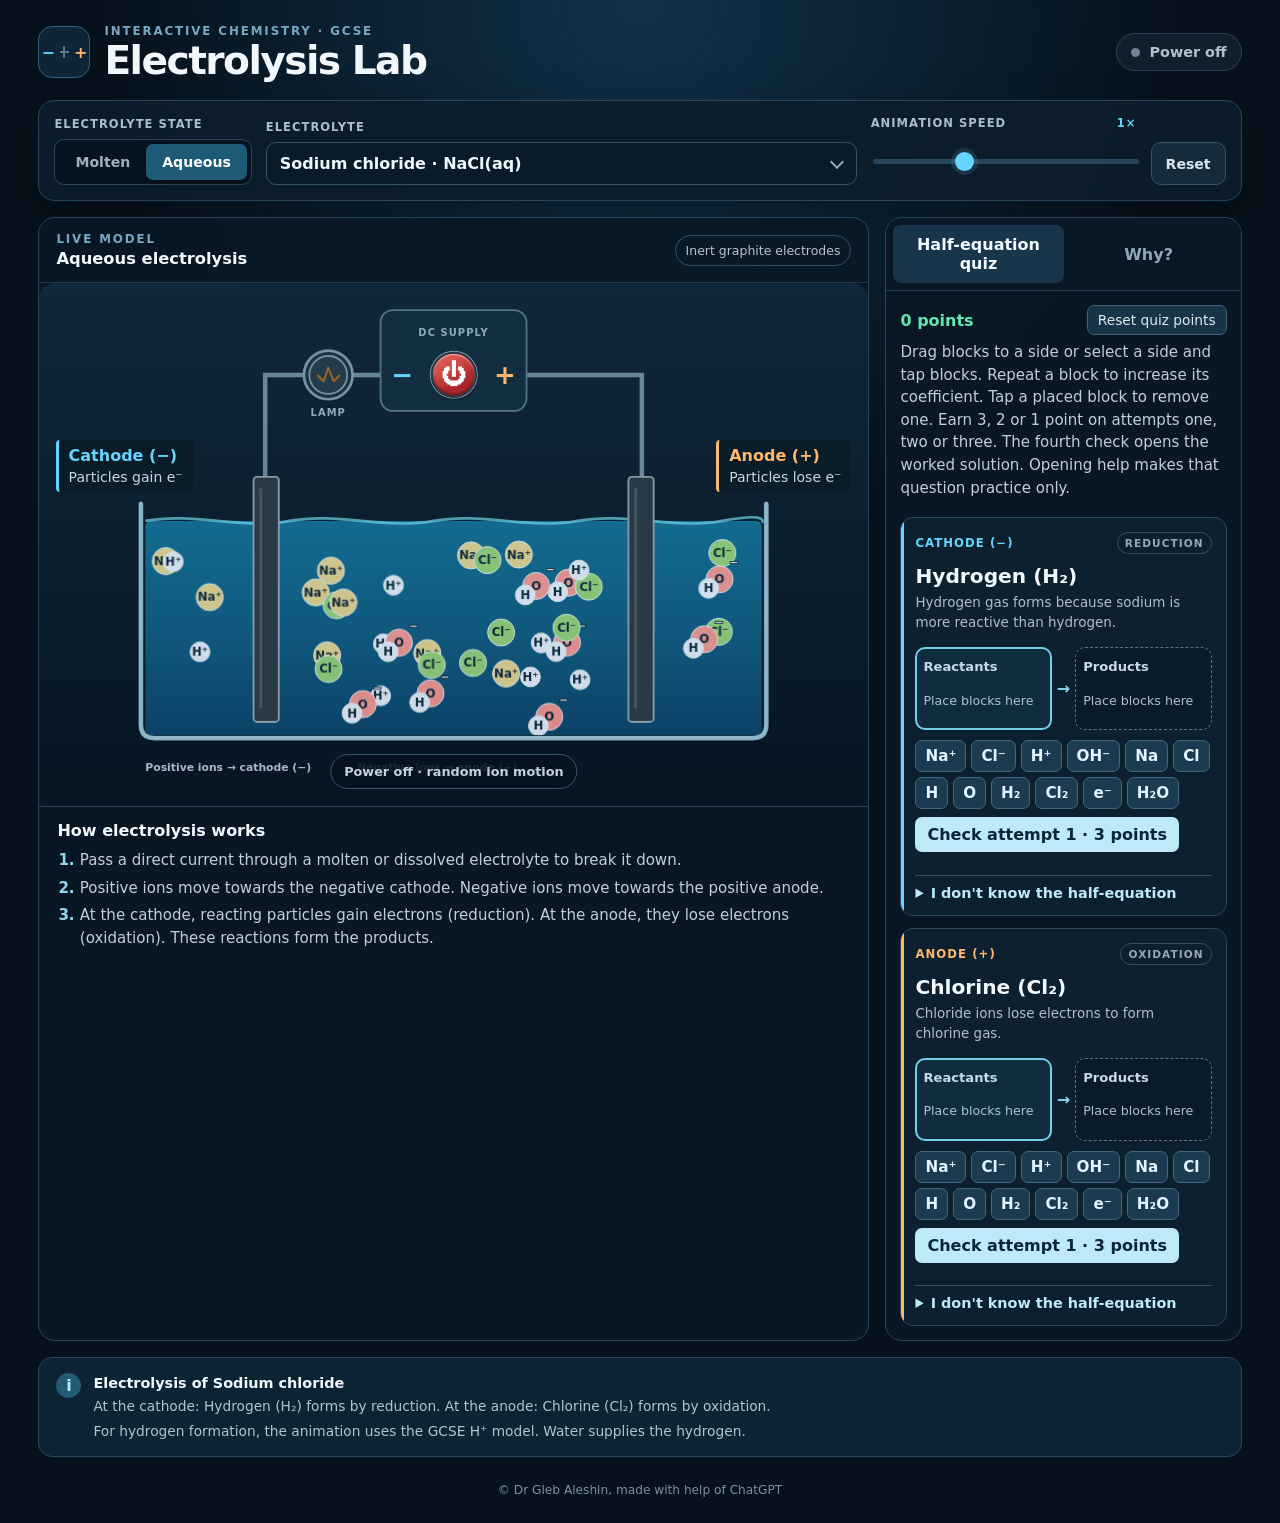
==== index.html @ 02dfeead "Add GCSE electrolysis lab" ====
<!doctype html>
<html lang="en">
<head>
  <meta charset="utf-8">
  <meta name="viewport" content="width=device-width, initial-scale=1">
  <meta name="theme-color" content="#07131f">
  <meta name="description" content="An interactive GCSE electrolysis simulator for molten and aqueous electrolytes.">
  <title>GCSE Electrolysis Lab</title>
  <link rel="stylesheet" href="styles.css">
</head>
<body>
  <main class="app" id="app">
    <header class="topbar">
      <div class="brand">
        <div class="brand-mark" aria-hidden="true"><span>−</span><i></i><span>+</span></div>
        <div>
          <p class="eyebrow">Interactive chemistry · GCSE</p>
          <h1>Electrolysis Lab</h1>
        </div>
      </div>
      <div class="status" id="status" aria-live="polite"><i></i><span>Power off</span></div>
    </header>

    <section class="control-panel" aria-label="Experiment controls">
      <div class="field mode-field">
        <span class="field-label">Electrolyte state</span>
        <div class="segmented" role="group" aria-label="Electrolyte state">
          <button type="button" data-mode="molten">Molten</button>
          <button type="button" class="active" data-mode="aqueous">Aqueous</button>
        </div>
      </div>
      <label class="field electrolyte-field">
        <span class="field-label">Electrolyte</span>
        <span class="select-wrap"><select id="electrolyte"></select></span>
      </label>
      <label class="field speed-field">
        <span class="field-label">Animation speed <output id="speed-out">1×</output></span>
        <input id="speed" type="range" min="0.5" max="2" value="1" step="0.25">
      </label>
      <div class="button-row">
        <button class="reset-button" id="reset" type="button">Reset</button>
      </div>
    </section>

    <section class="workspace">
      <div class="stage-card">
        <div class="stage-head">
          <div><span class="stage-kicker">Live model</span><strong id="stage-title">Aqueous electrolysis</strong></div>
          <span class="inert-badge">Inert graphite electrodes</span>
        </div>
        <div class="stage" id="stage">
          <div class="cell-diagram">
          <div class="electrode-labels" aria-label="Electrode key">
            <div class="cathode-caption"><strong>Cathode (−)</strong><span>Particles gain e⁻</span></div>
            <div class="anode-caption"><strong>Anode (+)</strong><span>Particles lose e⁻</span></div>
          </div>
          <div class="apparatus">
          <svg id="cell" viewBox="0 0 920 580" role="img" aria-labelledby="diagram-title diagram-desc">
            <title id="diagram-title">Animated electrolytic cell</title>
            <desc id="diagram-desc">Ions move randomly with the power off. Switching on the DC supply lights the lamp and produces ion drift and reactions at the inert electrodes.</desc>
            <defs>
              <linearGradient id="bg" x1="0" y1="0" x2="0" y2="1"><stop stop-color="#10283b"/><stop offset="1" stop-color="#071522"/></linearGradient>
              <linearGradient id="aq" x1="0" y1="0" x2="0" y2="1"><stop stop-color="#1688b4" stop-opacity=".72"/><stop offset="1" stop-color="#0d466e" stop-opacity=".9"/></linearGradient>
              <linearGradient id="melt" x1="0" y1="0" x2="0" y2="1"><stop stop-color="#d6842f" stop-opacity=".78"/><stop offset="1" stop-color="#743a21" stop-opacity=".92"/></linearGradient>
              <radialGradient id="lampOn"><stop stop-color="#fffef1"/><stop offset=".45" stop-color="#ffe77f"/><stop offset="1" stop-color="#f2a735"/></radialGradient>
              <filter id="glow"><feGaussianBlur stdDeviation="7"/></filter>
              <clipPath id="liquidClip"><rect x="118" y="264" width="684" height="238" rx="6"/></clipPath>
              <path id="electronLeft" d="M379 102H252V324"/>
              <path id="electronRight" d="M668 324V102H541"/>
            </defs>
            <rect width="920" height="580" rx="18" fill="url(#bg)"/>
            <g class="circuit">
              <path class="wire" d="M379 102H251V219M541 102H669V219"/>
              <rect class="supply" x="379" y="30" width="162" height="112" rx="14"/>
              <text x="460" y="59" class="svg-micro" text-anchor="middle">DC SUPPLY</text>
              <text x="403" y="112" class="terminal minus" text-anchor="middle">−</text>
              <text x="517" y="112" class="terminal plus" text-anchor="middle">+</text>
              <circle id="lamp-glow" cx="321" cy="102" r="42" class="lamp-glow"/>
              <circle cx="321" cy="102" r="27" class="lamp-shell"/>
              <circle id="lamp" cx="321" cy="102" r="21" class="lamp"/>
              <path class="filament" d="M309 102l7 7 5-15 6 15 7-7"/>
              <text x="321" y="148" class="svg-micro" text-anchor="middle">LAMP</text>
            </g>

            <rect id="liquid" x="118" y="264" width="684" height="238" rx="6" fill="url(#aq)"/>
            <path class="liquid-line" d="M118 264c55-10 105 10 160 0s105 10 160 0 105 10 160 0 105 10 160 0 44 2 44 2"/>
            <g id="ion-layer" clip-path="url(#liquidClip)"></g>
            <g id="product-layer" clip-path="url(#liquidClip)"></g>

            <g class="electrodes">
              <rect x="238" y="215" width="28" height="272" rx="4" class="electrode"/>
              <rect x="654" y="215" width="28" height="272" rx="4" class="electrode"/>
              <rect id="metal-coat" x="234" y="266" width="36" height="219" rx="6" fill="#c87845" opacity="0"/>
              <path x="245" class="electrode-shine" d="M246 228v244M662 228v244"/>
            </g>
            <g id="liquid-metal" style="display:none">
              <path id="metal-film" stroke="#dfe6ed" stroke-width="1"/>
              <path id="film-sheen" fill="none" stroke="#fff" stroke-width="2" stroke-linecap="round"/>
            </g>
            <g id="electron-layer"></g>
            <g id="transfer-layer"></g>
            <path class="beaker" d="M113 245v245q0 15 15 15h664q15 0 15-15V245"/>

            <g class="ion-key" transform="translate(118 530)">
              <text x="0" y="12" class="svg-small">Positive ions → cathode (−)</text>
              <text x="235" y="12" class="svg-small">Negative ions → anode (+)</text>
            </g>
          </svg>
          <button class="supply-switch" id="power" type="button" aria-label="DC supply power" aria-pressed="false" title="Switch on"><span class="switch-cap" aria-hidden="true">⏻</span></button>
          </div>
          </div>
          <div class="paused-overlay" id="paused-overlay"><span>Power off · random ion motion</span></div>
        </div>
        <section class="flow-note" aria-labelledby="electrolysis-heading">
          <h2 id="electrolysis-heading">How electrolysis works</h2>
          <ol>
            <li>Pass a direct current through a molten or dissolved electrolyte to break it down.</li>
            <li>Positive ions move towards the negative cathode. Negative ions move towards the positive anode.</li>
            <li>At the cathode, reacting particles gain electrons (reduction). At the anode, they lose electrons (oxidation). These reactions form the products.</li>
          </ol>
        </section>
      </div>

      <aside class="learn-card">
        <div class="learn-tabs" role="tablist" aria-label="Learning information">
          <button class="active" role="tab" aria-selected="true" data-tab="products">Half-equation quiz</button>
          <button role="tab" aria-selected="false" data-tab="rules">Why?</button>
        </div>
        <div id="products-panel" class="tab-panel">
          <div class="quiz-intro"><div class="score-row"><strong id="points" aria-live="polite">0 points</strong><button id="reset-points" type="button">Reset quiz points</button></div><p>Drag blocks to a side or select a side and tap blocks. Repeat a block to increase its coefficient. Tap a placed block to remove one. Earn 3, 2 or 1 point on attempts one, two or three. The fourth check opens the worked solution. Opening help makes that question practice only.</p></div>
          <article class="product-card cathode-card">
            <div class="product-heading"><span>Cathode (−)</span><em>Reduction</em></div>
            <h2 id="cathode-name">Hydrogen</h2>
            <p id="cathode-desc"></p>
            <form data-side="cat" aria-label="Cathode half-equation"><div class="builder"></div><button type="submit">Check answer</button><p role="status"></p></form>
          </article>
          <article class="product-card anode-card">
            <div class="product-heading"><span>Anode (+)</span><em>Oxidation</em></div>
            <h2 id="anode-name">Oxygen</h2>
            <p id="anode-desc"></p>
            <form data-side="an" aria-label="Anode half-equation"><div class="builder"></div><button type="submit">Check answer</button><p role="status"></p></form>
          </article>
        </div>
        <div id="rules-panel" class="tab-panel hidden">
          <div class="rule-block"><span>1 · Movement</span><p>Positive ions (cations) move to the negative cathode. Negative ions (anions) move to the positive anode.</p></div>
          <div class="rule-block"><span>2 · Cathode</span><p id="cathode-rule"></p></div>
          <div class="rule-block"><span>3 · Anode</span><p id="anode-rule"></p></div>
          <div class="memory"><strong>OIL RIG</strong><span>Oxidation Is Loss · Reduction Is Gain (of electrons)</span></div>
        </div>
      </aside>
    </section>

    <section class="explanation" aria-live="polite">
      <span class="explanation-icon">i</span>
      <div><strong id="explanation-title">What happens?</strong><p id="explanation-text"></p><p id="hydrogen-note"></p><a id="exam-paper" style="color:#96ddff" hidden></a></div>
    </section>

    <footer>© Dr Gleb Aleshin, made with help of ChatGPT</footer>
  </main>
  <script src="quiz.js"></script>
  <script src="app.js"></script>
</body>
</html>
---- styles.css ----
:root{color-scheme:dark;--bg:#06111b;--panel:#0d1e2d;--panel2:#102638;--line:#27445a;--text:#f2f7fb;--muted:#9bb0c1;--cyan:#65d4ff;--orange:#ffb76b;--green:#63e6b0;--yellow:#ffe07b}
*{box-sizing:border-box}
html{font-size:16px;background:var(--bg)}
body{margin:0;min-width:320px;font-family:Inter,ui-sans-serif,system-ui,-apple-system,"Segoe UI",sans-serif;color:var(--text);background:radial-gradient(circle at 50% 0,#12324a 0,transparent 34rem),var(--bg)}
button,select,input{font:inherit}
button{cursor:pointer}
.app{width:min(1460px,100%);margin:auto;padding:24px clamp(16px,3vw,44px) 18px}
.topbar{display:flex;align-items:center;justify-content:space-between;gap:20px;margin-bottom:20px}
.brand{display:flex;align-items:center;gap:14px}.brand-mark{width:52px;height:52px;border:1px solid #35617d;border-radius:14px;background:#0d2537;display:flex;align-items:center;justify-content:center;gap:5px;font-weight:900}.brand-mark span:first-child{color:var(--cyan)}.brand-mark span:last-child{color:var(--orange)}.brand-mark i{width:9px;height:2px;background:#5d778a;position:relative}.brand-mark i:after{content:"";position:absolute;width:2px;height:12px;background:#5d778a;left:3px;top:-5px}
.eyebrow,.stage-kicker{margin:0 0 3px;color:#78a7c4;font-size:.74rem;letter-spacing:.16em;text-transform:uppercase;font-weight:800}
h1{font-size:clamp(1.65rem,4vw,2.45rem);line-height:1;margin:0;letter-spacing:-.04em}
.status{display:flex;align-items:center;gap:9px;color:#b3c0ca;background:#101f2c;border:1px solid #2c4254;border-radius:999px;padding:10px 14px;font-weight:750;font-size:.9rem}.status i{width:9px;height:9px;border-radius:50%;background:#748492}.running .status{color:#9ff4ce;background:#0e3028;border-color:#28634f}.running .status i{background:var(--green);box-shadow:0 0 12px var(--green)}
.control-panel{display:grid;grid-template-columns:auto minmax(260px,1fr) minmax(170px,.45fr) auto;align-items:end;gap:14px;padding:15px;background:rgba(12,29,43,.92);border:1px solid var(--line);border-radius:16px;box-shadow:0 16px 50px #0003;margin-bottom:16px}
.field{min-width:0;display:flex;flex-direction:column;gap:8px}.field-label{color:#a9bdcc;text-transform:uppercase;letter-spacing:.09em;font-size:.72rem;font-weight:800}.field-label output{color:var(--cyan);float:right}
.segmented{display:flex;padding:4px;background:#07141f;border:1px solid #2a475d;border-radius:10px}.segmented button{color:#9eb1bf;background:transparent;border:0;border-radius:7px;padding:10px 16px;font-size:.88rem;font-weight:750}.segmented button.active{background:#1e5975;color:white;box-shadow:0 2px 9px #0005}
.select-wrap{position:relative}.select-wrap:after{content:"";position:absolute;right:15px;top:50%;width:8px;height:8px;border-right:2px solid #8eabba;border-bottom:2px solid #8eabba;transform:translateY(-70%) rotate(45deg);pointer-events:none}
select{appearance:none;width:100%;min-height:43px;border:1px solid #35536a;border-radius:10px;color:#eef7fc;background:#091a28;padding:9px 42px 9px 13px;font-weight:650}
input[type=range]{appearance:none;width:100%;height:43px;background:transparent}input[type=range]::-webkit-slider-runnable-track{height:5px;border-radius:6px;background:#26465d}input[type=range]::-webkit-slider-thumb{appearance:none;width:19px;height:19px;border-radius:50%;background:var(--cyan);margin-top:-7px;box-shadow:0 0 0 4px #65d4ff20}
.button-row{display:flex;gap:9px}.button-row button{min-height:43px;border-radius:10px;padding:9px 14px;font-size:.88rem;font-weight:800;border:1px solid #3a5569}.reset-button{background:#152b3c;color:#d9e5ed}
.workspace{display:grid;grid-template-columns:minmax(0,1.75fr) minmax(320px,.75fr);gap:16px}.stage-card,.learn-card{border:1px solid var(--line);background:rgba(9,24,36,.92);border-radius:17px;overflow:hidden}.stage-head{min-height:65px;display:flex;justify-content:space-between;align-items:center;gap:15px;padding:12px 17px;border-bottom:1px solid #20394c}.stage-head>div{display:flex;flex-direction:column}.stage-head strong{font-size:1.02rem}.inert-badge{font-size:.78rem;color:#b3c4d0;padding:7px 10px;border:1px solid #355066;border-radius:999px;white-space:nowrap}
.stage{position:relative;background:#091623}.stage svg{display:block;width:100%;height:auto}.wire{fill:none;stroke:#68879b;stroke-width:5;stroke-linecap:round}.running .wire{stroke:#96e4f3;filter:drop-shadow(0 0 4px #6bd4e866)}.supply{fill:#132e41;stroke:#52758c;stroke-width:2}.svg-micro{font-size:11px;fill:#8fa9ba;font-weight:800;letter-spacing:1.2px}.terminal{font-size:29px;font-weight:900}.minus,.cathode-colour{fill:var(--cyan);color:var(--cyan)}.plus,.anode-colour{fill:var(--orange);color:var(--orange)}.lamp-glow{fill:#ffe16a;opacity:0;filter:url(#glow)}.lamp-shell{fill:#1a3344;stroke:#7993a2;stroke-width:3}.lamp{fill:#233b4b;stroke:#75909e;stroke-width:2}.running .lamp{fill:url(#lampOn);stroke:#ffe58e}.running .lamp-glow{opacity:.36}.filament{fill:none;stroke:#966328;stroke-width:2.4;stroke-linejoin:round}.label-box{fill:#0b1c29;stroke-width:1.5}.cathode-box{stroke:#24617e}.anode-box{stroke:#825331}.svg-label{font-size:12px;font-weight:900;letter-spacing:1px}.svg-small{fill:#a5b9c6;font-size:12px;font-weight:600}.liquid-line{fill:none;stroke:#70d2e7;stroke-width:3;opacity:.7}.electrode{fill:#293945;stroke:#8aa0ad;stroke-width:2}.electrode-shine{stroke:#a7b5bd;stroke-width:3;opacity:.25}.beaker{fill:none;stroke:#8eb9cd;stroke-width:5;stroke-linecap:round}.product-callout rect{fill:#0a1c2a;stroke:#355267}.product-formula{font-size:22px;font-weight:900}.product-callout{opacity:.36;transition:opacity .3s}.running .product-callout{opacity:1}.cation-dot{fill:#56cfff}.anion-dot{fill:#ffad60}.electron{fill:#b8f2ff;filter:drop-shadow(0 0 5px #7fe4ff)}.electron-text{fill:#06202a;font-size:8px;font-weight:900}.ion text{font-weight:900;font-size:11px;fill:#06131d;text-anchor:middle;dominant-baseline:middle}.ion circle{stroke:#ffffff99;stroke-width:1}.bubble{fill:#d9f8ff20;stroke:#b8f1ff;stroke-width:1.5}.iodine-wisp{fill:#a76bdb;opacity:.68}.paused-overlay{position:absolute;left:50%;bottom:17px;transform:translateX(-50%);padding:9px 13px;border-radius:999px;background:#06121ddd;border:1px solid #395469;color:#c2d1db;font-size:.8rem;font-weight:750;transition:.25s;white-space:nowrap}.running .paused-overlay{opacity:0;transform:translate(-50%,8px);pointer-events:none}
.learn-card{display:flex;flex-direction:column}.learn-tabs{display:grid;grid-template-columns:1fr 1fr;padding:7px;background:#091824;border-bottom:1px solid #20394c}.learn-tabs button{border:0;border-radius:8px;padding:10px;background:transparent;color:#8fa8ba;font-weight:800}.learn-tabs button.active{background:#17364b;color:#f2f8fb}.tab-panel{padding:14px;display:grid;gap:12px}.tab-panel.hidden{display:none}.product-card{border:1px solid #2c465a;border-radius:13px;background:#0c2030;padding:14px;position:relative;overflow:hidden}.product-card:before{content:"";position:absolute;left:0;top:0;bottom:0;width:3px}.cathode-card:before{background:var(--cyan)}.anode-card:before{background:var(--orange)}.product-heading{display:flex;justify-content:space-between;align-items:center;gap:8px;font-size:.73rem;text-transform:uppercase;letter-spacing:.09em;font-weight:900}.cathode-card .product-heading span{color:var(--cyan)}.anode-card .product-heading span{color:var(--orange)}.product-heading em{font-size:.66rem;font-style:normal;color:#93a9b8;border:1px solid #344d60;border-radius:999px;padding:4px 7px}.product-card h2{font-size:1.26rem;margin:10px 0 5px}.product-card p{color:#adbfcb;font-size:.84rem;line-height:1.5;margin:0;min-height:40px}.equation{margin-top:12px;border-radius:8px;background:#071724;border:1px solid #294256;text-align:center;padding:10px 7px;font-weight:800;font-size:.9rem}.cathode-card .equation{color:#a8e6ff}.anode-card .equation{color:#ffd1a3}.rule-block{border-bottom:1px solid #253d50;padding:4px 3px 13px}.rule-block:last-of-type{border:0}.rule-block span{font-size:.73rem;text-transform:uppercase;letter-spacing:.1em;font-weight:900;color:#78b8d9}.rule-block p{margin:7px 0 0;font-size:.87rem;line-height:1.55;color:#bdcbd4}.memory{background:#153244;border:1px solid #2d536a;border-radius:11px;padding:12px;display:flex;flex-direction:column;gap:4px}.memory strong{color:var(--yellow);letter-spacing:.12em}.memory span{font-size:.8rem;color:#b6c7d1}
.explanation{display:flex;gap:12px;align-items:flex-start;margin-top:16px;padding:15px 17px;border:1px solid #29475c;border-radius:14px;background:#0d2434}.explanation-icon{flex:0 0 25px;width:25px;height:25px;border-radius:50%;display:grid;place-items:center;background:#235a76;color:#bcecff;font-weight:900}.explanation strong{font-size:.9rem}.explanation p{margin:4px 0 0;color:#b2c4d0;font-size:.86rem;line-height:1.5}footer{text-align:center;color:#7891a2;font-size:.76rem;margin-top:18px;padding:8px}
@media(max-width:1050px){.control-panel{grid-template-columns:auto 1fr auto}.speed-field{grid-column:1/3}.button-row{grid-column:3;grid-row:2}.workspace{grid-template-columns:1fr}.learn-card{min-height:0}.tab-panel{grid-template-columns:1fr 1fr}#rules-panel{grid-template-columns:1fr 1fr}.memory{grid-column:1/-1}}
@media(max-width:700px){.app{padding:14px 10px}.topbar{align-items:flex-start}.status{padding:8px 10px;font-size:.78rem}.brand-mark{width:43px;height:43px}h1{font-size:1.6rem}.eyebrow{font-size:.62rem}.control-panel{grid-template-columns:1fr 1fr;gap:11px}.electrolyte-field{grid-column:1/-1;grid-row:2}.speed-field{grid-column:1/-1;grid-row:3}.button-row{grid-column:1/-1;grid-row:4}.button-row button{flex:1}.mode-field{grid-column:1/-1}.segmented button{flex:1}.stage-head{align-items:flex-start;flex-direction:column}.inert-badge{white-space:normal}.tab-panel,#rules-panel{grid-template-columns:1fr}.memory{grid-column:auto}.stage svg{min-width:660px;transform-origin:top left}.stage{overflow-x:auto}.stage svg{width:660px}.paused-overlay{position:sticky;display:table;margin:-45px auto 12px;transform:none;left:auto;bottom:auto}.running .paused-overlay{display:none}}
@media(prefers-reduced-motion:reduce){*{scroll-behavior:auto!important}.lamp-glow{display:none}}
.flow-note,.quiz-intro p{font-size:.94rem;line-height:1.5;color:#bed0db}.flow-note{margin:0;padding:12px 18px;border-top:1px solid var(--line)}.quiz-intro{grid-column:1/-1}.quiz-intro strong{color:var(--green)}.quiz-intro p{margin:.4em 0}.product-card form{display:grid;gap:8px;margin-top:14px}.product-card form label{font-size:.875rem;font-weight:700}.product-card form input{width:100%;min-width:0;padding:10px;border-radius:8px;border:1px solid #48728a;background:#081722;color:var(--text);font-size:1rem}.product-card form button{justify-self:start;background:#bde9f9;color:#092537;border:0;border-radius:7px;font-weight:750;padding:8px 12px}.product-card form button:disabled{opacity:.55}.product-card form p{min-height:0;color:#f5df9f}.dissolved-halogen{fill:#a45117}.bubble{stroke-width:2;fill:#c5f2ff40}
@media(max-width:700px){.stage svg{min-width:0;width:100%}.stage{overflow:hidden}.paused-overlay{position:static;margin:0 auto 8px}.running .paused-overlay{display:none}}
.formula-tools{display:grid;gap:.5rem}
.token-row{display:flex;flex-wrap:wrap;gap:4px}
.token-row span{width:100%;font-size:.8rem;color:#b3c8d7}
.product-card .formula-tools button{background:#173449;color:#e2f2fa;border:1px solid #42667b;padding:6px 9px;font-size:.93rem;min-width:32px}
.product-card .formula-tools .forward-key{color:#092537;background:#bde9f9;font-weight:900}
.worked-help{margin-top:.4rem;padding-top:.55rem;border-top:1px solid #365369;font-size:.9rem}
.worked-help summary{cursor:pointer;color:#bde9f9;font-weight:700}
.worked-help ol{padding-left:1.4rem;margin:.8rem 0 0}
.worked-help li{margin:.5rem 0;line-height:1.45}
.worked-help li:last-child{color:#bde9f9;font-weight:750}
#ion-layer{opacity:.57}
.cell-diagram{position:relative;container-type:inline-size}
.apparatus{position:relative}
.supply-switch{
  position:absolute;left:50%;top:17.5862%;transform:translate(-50%,-50%);
  display:grid;place-items:center;width:max(44px,5.6cqw);height:max(44px,5.6cqw);
  padding:0;border:0;border-radius:50%;background:transparent;cursor:pointer;
}
.switch-cap{
  display:grid;place-items:center;width:5.6cqw;aspect-ratio:1;border-radius:50%;
  border:2px solid #273b46;background:linear-gradient(150deg,#ef7064,#ab262b 70%);
  color:white;font:700 3cqw/1 system-ui,sans-serif;
  box-shadow:0 0 0 1px #89a1ac,inset 0 1px 1px #ffb8a9,inset 0 -2px 2px #6d181f,0 2px 2px #081521;
}
.supply-switch[aria-pressed="true"] .switch-cap{
  background:radial-gradient(circle at 45% 40%,#ff7963,#cf282c 76%);
  box-shadow:0 0 0 1px #9faeb6,inset 0 2px 3px #80252a,0 0 8px #ff5e4977;
}
.supply-switch:focus-visible{outline:2px solid white;outline-offset:2px}
.supply-switch:active .switch-cap{transform:scale(.94)}
.electrode-labels{position:absolute;z-index:1;inset:30% 0 auto;display:flex;justify-content:space-between;padding:0 2%;pointer-events:none}
.electrode-labels>div{max-width:22%;display:grid;gap:2px;padding:6px 10px;border-inline-start:3px solid currentColor;background:#0b1c29;border-radius:4px}
.electrode-labels strong{font-size:1rem;line-height:1.25}
.electrode-labels span{color:#c4d7e3;font-size:.875rem;line-height:1.3}
.cathode-caption{color:var(--cyan)}
.anode-caption{color:var(--orange)}
@container(max-width:620px){.electrode-labels{position:static;padding:10px;gap:8px}.electrode-labels>div{max-width:48%}}
.flow-note h2{margin:0;font-size:1rem;color:var(--text)}
.flow-note ol{margin:.4rem 0 0;padding-inline-start:1.4rem}
.flow-note li+li{margin-top:.3rem}
.flow-note li::marker{color:#94d6ef;font-weight:700}
#hydrogen-note:empty{display:none}
.score-row{display:flex;align-items:center;justify-content:space-between;gap:1rem}
.product-card form{position:relative}
.quiz-fireworks{position:absolute;inset:auto 0 2.4rem;height:1px;pointer-events:none;z-index:2}
.quiz-fireworks i{position:absolute;width:6px;height:6px;border-radius:50%;opacity:0;animation:quiz-burst 1.15s cubic-bezier(.13,.6,.36,1) var(--delay) both}
@keyframes quiz-burst{0%{opacity:0;transform:scale(.2)}12%{opacity:1}75%{opacity:1}100%{opacity:0;transform:translate(var(--dx),var(--dy)) scale(.35)}}
.product-card form.celebrating [role=status]{font-size:1.1rem;font-weight:800;color:#d9ffdf}
@media(prefers-reduced-motion:reduce){.quiz-fireworks{display:none}}
#reset-points{background:#183448;border:1px solid #456275;border-radius:7px;color:#dceaf1;font-size:.86rem;padding:6px 10px}
.app:not(.running) #transfer-layer{visibility:hidden}
.app:not(.running) #ion-layer{opacity:.85}
.builder{display:grid;gap:10px}
.lane-layout{display:grid;grid-template-columns:minmax(0,1fr) auto minmax(0,1fr);align-items:stretch;gap:5px}
.lane-arrow{align-self:center;color:#89d8f4}
.drop-lane{min-width:0;border:1px dashed #53788f;border-radius:10px;padding:7px;background:#091a28}
.drop-lane.selected{border:2px solid #73cfe9;padding:6px;background:#102d40}
.product-card form .lane-select{width:100%;text-align:left;font-size:.82rem;background:transparent;color:#c5dce8;padding:4px 0}
.placed,.block-bank{display:flex;align-items:center;flex-wrap:wrap;gap:5px}
.placed{min-height:44px;font-size:.79rem;color:#aac3d3}
.product-card form .block-bank button,.product-card form .placed button{padding:6px 9px;min-height:32px;font-size:.95rem;cursor:grab;background:#1a3b50;color:#e1f4ff;border:1px solid #43677f}
.product-card form .placed button{background:#bceafa;color:#12354a;border-color:#bceafa}
.celebrating [role=status]{background:#144735;border:1px solid #58c79b;padding:9px 12px;border-radius:8px;color:#c4ffe0;animation:win-pop .55s ease-out}
@keyframes win-pop{0%{transform:scale(.94)}55%{transform:scale(1.025)}100%{transform:scale(1)}}
@media(prefers-reduced-motion:reduce){.celebrating [role=status]{animation:none}}
.reaction-ring{filter:drop-shadow(0 0 2px #fff099)}
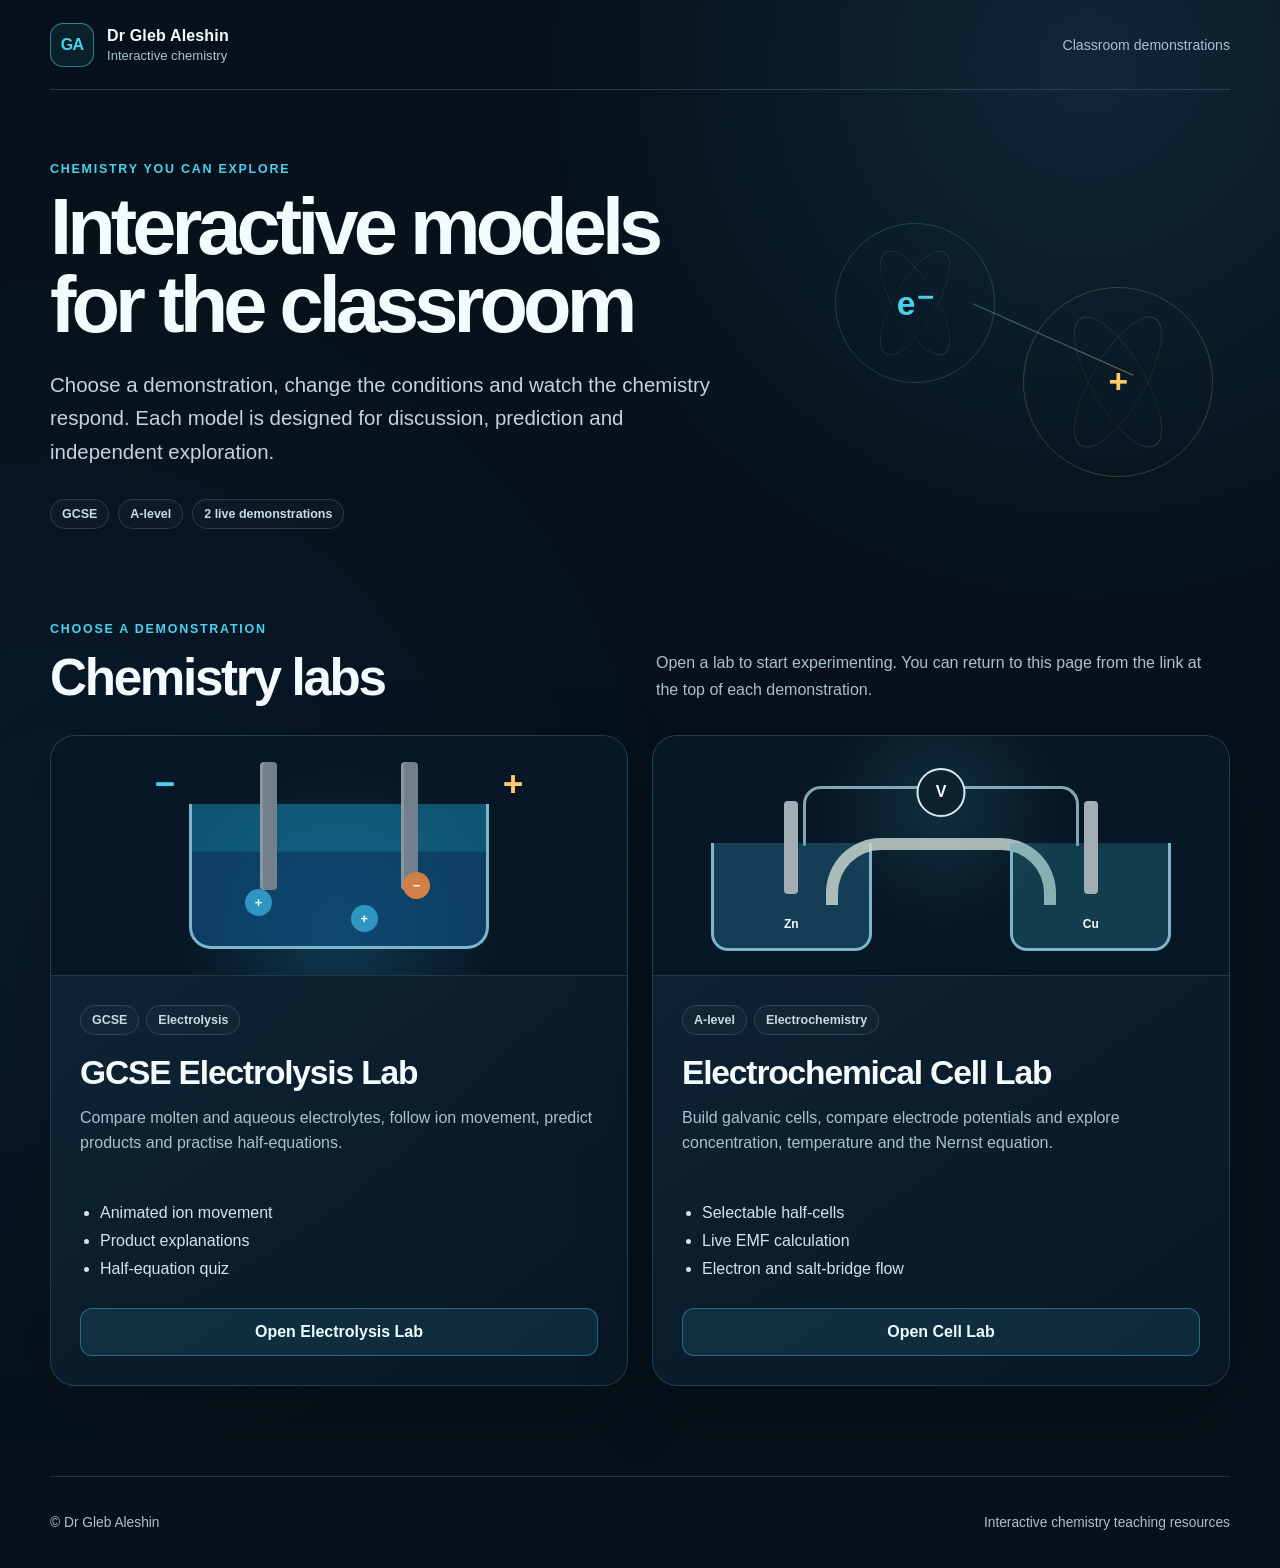
==== commit 3d5dda02: "Create chemistry demonstration hub" ====
--- a/index.html
+++ b/index.html
@@ -4,160 +4,77 @@
   <meta charset="utf-8">
   <meta name="viewport" content="width=device-width, initial-scale=1">
   <meta name="theme-color" content="#07131f">
-  <meta name="description" content="An interactive GCSE electrolysis simulator for molten and aqueous electrolytes.">
-  <title>GCSE Electrolysis Lab</title>
+  <meta name="description" content="Interactive chemistry teaching demonstrations by Dr Gleb Aleshin.">
+  <title>Dr Gleb Aleshin · Interactive Chemistry</title>
   <link rel="stylesheet" href="styles.css">
 </head>
 <body>
-  <main class="app" id="app">
-    <header class="topbar">
-      <div class="brand">
-        <div class="brand-mark" aria-hidden="true"><span>−</span><i></i><span>+</span></div>
-        <div>
-          <p class="eyebrow">Interactive chemistry · GCSE</p>
-          <h1>Electrolysis Lab</h1>
+  <header class="site-header">
+    <a class="identity" href="./" aria-label="Dr Gleb Aleshin home">
+      <span class="identity-mark" aria-hidden="true">GA</span>
+      <span><strong>Dr Gleb Aleshin</strong><small>Interactive chemistry</small></span>
+    </a>
+    <span class="header-note">Classroom demonstrations</span>
+  </header>
+
+  <main>
+    <section class="hero" aria-labelledby="page-title">
+      <div class="hero-copy">
+        <p class="eyebrow">Chemistry you can explore</p>
+        <h1 id="page-title">Interactive models for the classroom</h1>
+        <p class="intro">Choose a demonstration, change the conditions and watch the chemistry respond. Each model is designed for discussion, prediction and independent exploration.</p>
+        <div class="level-key" aria-label="Available curriculum levels">
+          <span>GCSE</span><span>A-level</span><span>2 live demonstrations</span>
         </div>
       </div>
-      <div class="status" id="status" aria-live="polite"><i></i><span>Power off</span></div>
-    </header>
-
-    <section class="control-panel" aria-label="Experiment controls">
-      <div class="field mode-field">
-        <span class="field-label">Electrolyte state</span>
-        <div class="segmented" role="group" aria-label="Electrolyte state">
-          <button type="button" data-mode="molten">Molten</button>
-          <button type="button" class="active" data-mode="aqueous">Aqueous</button>
-        </div>
-      </div>
-      <label class="field electrolyte-field">
-        <span class="field-label">Electrolyte</span>
-        <span class="select-wrap"><select id="electrolyte"></select></span>
-      </label>
-      <label class="field speed-field">
-        <span class="field-label">Animation speed <output id="speed-out">1×</output></span>
-        <input id="speed" type="range" min="0.5" max="2" value="1" step="0.25">
-      </label>
-      <div class="button-row">
-        <button class="reset-button" id="reset" type="button">Reset</button>
+      <div class="hero-model" aria-hidden="true">
+        <div class="atom atom-one"><i></i><i></i><b>e⁻</b></div>
+        <div class="atom atom-two"><i></i><i></i><b>+</b></div>
+        <div class="bond"></div>
       </div>
     </section>
 
-    <section class="workspace">
-      <div class="stage-card">
-        <div class="stage-head">
-          <div><span class="stage-kicker">Live model</span><strong id="stage-title">Aqueous electrolysis</strong></div>
-          <span class="inert-badge">Inert graphite electrodes</span>
-        </div>
-        <div class="stage" id="stage">
-          <div class="cell-diagram">
-          <div class="electrode-labels" aria-label="Electrode key">
-            <div class="cathode-caption"><strong>Cathode (−)</strong><span>Particles gain e⁻</span></div>
-            <div class="anode-caption"><strong>Anode (+)</strong><span>Particles lose e⁻</span></div>
-          </div>
-          <div class="apparatus">
-          <svg id="cell" viewBox="0 0 920 580" role="img" aria-labelledby="diagram-title diagram-desc">
-            <title id="diagram-title">Animated electrolytic cell</title>
-            <desc id="diagram-desc">Ions move randomly with the power off. Switching on the DC supply lights the lamp and produces ion drift and reactions at the inert electrodes.</desc>
-            <defs>
-              <linearGradient id="bg" x1="0" y1="0" x2="0" y2="1"><stop stop-color="#10283b"/><stop offset="1" stop-color="#071522"/></linearGradient>
-              <linearGradient id="aq" x1="0" y1="0" x2="0" y2="1"><stop stop-color="#1688b4" stop-opacity=".72"/><stop offset="1" stop-color="#0d466e" stop-opacity=".9"/></linearGradient>
-              <linearGradient id="melt" x1="0" y1="0" x2="0" y2="1"><stop stop-color="#d6842f" stop-opacity=".78"/><stop offset="1" stop-color="#743a21" stop-opacity=".92"/></linearGradient>
-              <radialGradient id="lampOn"><stop stop-color="#fffef1"/><stop offset=".45" stop-color="#ffe77f"/><stop offset="1" stop-color="#f2a735"/></radialGradient>
-              <filter id="glow"><feGaussianBlur stdDeviation="7"/></filter>
-              <clipPath id="liquidClip"><rect x="118" y="264" width="684" height="238" rx="6"/></clipPath>
-              <path id="electronLeft" d="M379 102H252V324"/>
-              <path id="electronRight" d="M668 324V102H541"/>
-            </defs>
-            <rect width="920" height="580" rx="18" fill="url(#bg)"/>
-            <g class="circuit">
-              <path class="wire" d="M379 102H251V219M541 102H669V219"/>
-              <rect class="supply" x="379" y="30" width="162" height="112" rx="14"/>
-              <text x="460" y="59" class="svg-micro" text-anchor="middle">DC SUPPLY</text>
-              <text x="403" y="112" class="terminal minus" text-anchor="middle">−</text>
-              <text x="517" y="112" class="terminal plus" text-anchor="middle">+</text>
-              <circle id="lamp-glow" cx="321" cy="102" r="42" class="lamp-glow"/>
-              <circle cx="321" cy="102" r="27" class="lamp-shell"/>
-              <circle id="lamp" cx="321" cy="102" r="21" class="lamp"/>
-              <path class="filament" d="M309 102l7 7 5-15 6 15 7-7"/>
-              <text x="321" y="148" class="svg-micro" text-anchor="middle">LAMP</text>
-            </g>
-
-            <rect id="liquid" x="118" y="264" width="684" height="238" rx="6" fill="url(#aq)"/>
-            <path class="liquid-line" d="M118 264c55-10 105 10 160 0s105 10 160 0 105 10 160 0 105 10 160 0 44 2 44 2"/>
-            <g id="ion-layer" clip-path="url(#liquidClip)"></g>
-            <g id="product-layer" clip-path="url(#liquidClip)"></g>
-
-            <g class="electrodes">
-              <rect x="238" y="215" width="28" height="272" rx="4" class="electrode"/>
-              <rect x="654" y="215" width="28" height="272" rx="4" class="electrode"/>
-              <rect id="metal-coat" x="234" y="266" width="36" height="219" rx="6" fill="#c87845" opacity="0"/>
-              <path x="245" class="electrode-shine" d="M246 228v244M662 228v244"/>
-            </g>
-            <g id="liquid-metal" style="display:none">
-              <path id="metal-film" stroke="#dfe6ed" stroke-width="1"/>
-              <path id="film-sheen" fill="none" stroke="#fff" stroke-width="2" stroke-linecap="round"/>
-            </g>
-            <g id="electron-layer"></g>
-            <g id="transfer-layer"></g>
-            <path class="beaker" d="M113 245v245q0 15 15 15h664q15 0 15-15V245"/>
-
-            <g class="ion-key" transform="translate(118 530)">
-              <text x="0" y="12" class="svg-small">Positive ions → cathode (−)</text>
-              <text x="235" y="12" class="svg-small">Negative ions → anode (+)</text>
-            </g>
-          </svg>
-          <button class="supply-switch" id="power" type="button" aria-label="DC supply power" aria-pressed="false" title="Switch on"><span class="switch-cap" aria-hidden="true">⏻</span></button>
-          </div>
-          </div>
-          <div class="paused-overlay" id="paused-overlay"><span>Power off · random ion motion</span></div>
-        </div>
-        <section class="flow-note" aria-labelledby="electrolysis-heading">
-          <h2 id="electrolysis-heading">How electrolysis works</h2>
-          <ol>
-            <li>Pass a direct current through a molten or dissolved electrolyte to break it down.</li>
-            <li>Positive ions move towards the negative cathode. Negative ions move towards the positive anode.</li>
-            <li>At the cathode, reacting particles gain electrons (reduction). At the anode, they lose electrons (oxidation). These reactions form the products.</li>
-          </ol>
-        </section>
+    <section class="demo-section" aria-labelledby="demo-heading">
+      <div class="section-heading">
+        <div><p class="eyebrow">Choose a demonstration</p><h2 id="demo-heading">Chemistry labs</h2></div>
+        <p>Open a lab to start experimenting. You can return to this page from the link at the top of each demonstration.</p>
       </div>
 
-      <aside class="learn-card">
-        <div class="learn-tabs" role="tablist" aria-label="Learning information">
-          <button class="active" role="tab" aria-selected="true" data-tab="products">Half-equation quiz</button>
-          <button role="tab" aria-selected="false" data-tab="rules">Why?</button>
-        </div>
-        <div id="products-panel" class="tab-panel">
-          <div class="quiz-intro"><div class="score-row"><strong id="points" aria-live="polite">0 points</strong><button id="reset-points" type="button">Reset quiz points</button></div><p>Drag blocks to a side or select a side and tap blocks. Repeat a block to increase its coefficient. Tap a placed block to remove one. Earn 3, 2 or 1 point on attempts one, two or three. The fourth check opens the worked solution. Opening help makes that question practice only.</p></div>
-          <article class="product-card cathode-card">
-            <div class="product-heading"><span>Cathode (−)</span><em>Reduction</em></div>
-            <h2 id="cathode-name">Hydrogen</h2>
-            <p id="cathode-desc"></p>
-            <form data-side="cat" aria-label="Cathode half-equation"><div class="builder"></div><button type="submit">Check answer</button><p role="status"></p></form>
-          </article>
-          <article class="product-card anode-card">
-            <div class="product-heading"><span>Anode (+)</span><em>Oxidation</em></div>
-            <h2 id="anode-name">Oxygen</h2>
-            <p id="anode-desc"></p>
-            <form data-side="an" aria-label="Anode half-equation"><div class="builder"></div><button type="submit">Check answer</button><p role="status"></p></form>
-          </article>
-        </div>
-        <div id="rules-panel" class="tab-panel hidden">
-          <div class="rule-block"><span>1 · Movement</span><p>Positive ions (cations) move to the negative cathode. Negative ions (anions) move to the positive anode.</p></div>
-          <div class="rule-block"><span>2 · Cathode</span><p id="cathode-rule"></p></div>
-          <div class="rule-block"><span>3 · Anode</span><p id="anode-rule"></p></div>
-          <div class="memory"><strong>OIL RIG</strong><span>Oxidation Is Loss · Reduction Is Gain (of electrons)</span></div>
-        </div>
-      </aside>
+      <div class="demo-grid">
+        <article class="demo-card electrolysis-card">
+          <div class="card-visual electrolysis-visual" aria-hidden="true">
+            <span class="power">−</span>
+            <div class="beaker"><i class="electrode left"></i><i class="electrode right"></i><b class="ion ion-one">+</b><b class="ion ion-two">−</b><b class="ion ion-three">+</b></div>
+            <span class="power positive">+</span>
+          </div>
+          <div class="card-body">
+            <div class="card-meta"><span>GCSE</span><span>Electrolysis</span></div>
+            <h3>GCSE Electrolysis Lab</h3>
+            <p>Compare molten and aqueous electrolytes, follow ion movement, predict products and practise half-equations.</p>
+            <ul><li>Animated ion movement</li><li>Product explanations</li><li>Half-equation quiz</li></ul>
+            <a class="launch-button" href="electrolysis/">Open Electrolysis Lab</a>
+          </div>
+        </article>
+
+        <article class="demo-card cells-card">
+          <div class="card-visual cells-visual" aria-hidden="true">
+            <div class="wire"></div><span class="meter">V</span>
+            <div class="half-cell left-cell"><i></i><b>Zn</b></div>
+            <div class="bridge"></div>
+            <div class="half-cell right-cell"><i></i><b>Cu</b></div>
+          </div>
+          <div class="card-body">
+            <div class="card-meta"><span>A-level</span><span>Electrochemistry</span></div>
+            <h3>Electrochemical Cell Lab</h3>
+            <p>Build galvanic cells, compare electrode potentials and explore concentration, temperature and the Nernst equation.</p>
+            <ul><li>Selectable half-cells</li><li>Live EMF calculation</li><li>Electron and salt-bridge flow</li></ul>
+            <a class="launch-button" href="electrochemical-cells/">Open Cell Lab</a>
+          </div>
+        </article>
+      </div>
     </section>
+  </main>
 
-    <section class="explanation" aria-live="polite">
-      <span class="explanation-icon">i</span>
-      <div><strong id="explanation-title">What happens?</strong><p id="explanation-text"></p><p id="hydrogen-note"></p><a id="exam-paper" style="color:#96ddff" hidden></a></div>
-    </section>
-
-    <footer>© Dr Gleb Aleshin, made with help of ChatGPT</footer>
-  </main>
-  <script src="quiz.js"></script>
-  <script src="app.js"></script>
+  <footer><span>© Dr Gleb Aleshin</span><span>Interactive chemistry teaching resources</span></footer>
 </body>
 </html>
--- a/styles.css
+++ b/styles.css
@@ -1,94 +1,178 @@
-:root{color-scheme:dark;--bg:#06111b;--panel:#0d1e2d;--panel2:#102638;--line:#27445a;--text:#f2f7fb;--muted:#9bb0c1;--cyan:#65d4ff;--orange:#ffb76b;--green:#63e6b0;--yellow:#ffe07b}
-*{box-sizing:border-box}
-html{font-size:16px;background:var(--bg)}
-body{margin:0;min-width:320px;font-family:Inter,ui-sans-serif,system-ui,-apple-system,"Segoe UI",sans-serif;color:var(--text);background:radial-gradient(circle at 50% 0,#12324a 0,transparent 34rem),var(--bg)}
-button,select,input{font:inherit}
-button{cursor:pointer}
-.app{width:min(1460px,100%);margin:auto;padding:24px clamp(16px,3vw,44px) 18px}
-.topbar{display:flex;align-items:center;justify-content:space-between;gap:20px;margin-bottom:20px}
-.brand{display:flex;align-items:center;gap:14px}.brand-mark{width:52px;height:52px;border:1px solid #35617d;border-radius:14px;background:#0d2537;display:flex;align-items:center;justify-content:center;gap:5px;font-weight:900}.brand-mark span:first-child{color:var(--cyan)}.brand-mark span:last-child{color:var(--orange)}.brand-mark i{width:9px;height:2px;background:#5d778a;position:relative}.brand-mark i:after{content:"";position:absolute;width:2px;height:12px;background:#5d778a;left:3px;top:-5px}
-.eyebrow,.stage-kicker{margin:0 0 3px;color:#78a7c4;font-size:.74rem;letter-spacing:.16em;text-transform:uppercase;font-weight:800}
-h1{font-size:clamp(1.65rem,4vw,2.45rem);line-height:1;margin:0;letter-spacing:-.04em}
-.status{display:flex;align-items:center;gap:9px;color:#b3c0ca;background:#101f2c;border:1px solid #2c4254;border-radius:999px;padding:10px 14px;font-weight:750;font-size:.9rem}.status i{width:9px;height:9px;border-radius:50%;background:#748492}.running .status{color:#9ff4ce;background:#0e3028;border-color:#28634f}.running .status i{background:var(--green);box-shadow:0 0 12px var(--green)}
-.control-panel{display:grid;grid-template-columns:auto minmax(260px,1fr) minmax(170px,.45fr) auto;align-items:end;gap:14px;padding:15px;background:rgba(12,29,43,.92);border:1px solid var(--line);border-radius:16px;box-shadow:0 16px 50px #0003;margin-bottom:16px}
-.field{min-width:0;display:flex;flex-direction:column;gap:8px}.field-label{color:#a9bdcc;text-transform:uppercase;letter-spacing:.09em;font-size:.72rem;font-weight:800}.field-label output{color:var(--cyan);float:right}
-.segmented{display:flex;padding:4px;background:#07141f;border:1px solid #2a475d;border-radius:10px}.segmented button{color:#9eb1bf;background:transparent;border:0;border-radius:7px;padding:10px 16px;font-size:.88rem;font-weight:750}.segmented button.active{background:#1e5975;color:white;box-shadow:0 2px 9px #0005}
-.select-wrap{position:relative}.select-wrap:after{content:"";position:absolute;right:15px;top:50%;width:8px;height:8px;border-right:2px solid #8eabba;border-bottom:2px solid #8eabba;transform:translateY(-70%) rotate(45deg);pointer-events:none}
-select{appearance:none;width:100%;min-height:43px;border:1px solid #35536a;border-radius:10px;color:#eef7fc;background:#091a28;padding:9px 42px 9px 13px;font-weight:650}
-input[type=range]{appearance:none;width:100%;height:43px;background:transparent}input[type=range]::-webkit-slider-runnable-track{height:5px;border-radius:6px;background:#26465d}input[type=range]::-webkit-slider-thumb{appearance:none;width:19px;height:19px;border-radius:50%;background:var(--cyan);margin-top:-7px;box-shadow:0 0 0 4px #65d4ff20}
-.button-row{display:flex;gap:9px}.button-row button{min-height:43px;border-radius:10px;padding:9px 14px;font-size:.88rem;font-weight:800;border:1px solid #3a5569}.reset-button{background:#152b3c;color:#d9e5ed}
-.workspace{display:grid;grid-template-columns:minmax(0,1.75fr) minmax(320px,.75fr);gap:16px}.stage-card,.learn-card{border:1px solid var(--line);background:rgba(9,24,36,.92);border-radius:17px;overflow:hidden}.stage-head{min-height:65px;display:flex;justify-content:space-between;align-items:center;gap:15px;padding:12px 17px;border-bottom:1px solid #20394c}.stage-head>div{display:flex;flex-direction:column}.stage-head strong{font-size:1.02rem}.inert-badge{font-size:.78rem;color:#b3c4d0;padding:7px 10px;border:1px solid #355066;border-radius:999px;white-space:nowrap}
-.stage{position:relative;background:#091623}.stage svg{display:block;width:100%;height:auto}.wire{fill:none;stroke:#68879b;stroke-width:5;stroke-linecap:round}.running .wire{stroke:#96e4f3;filter:drop-shadow(0 0 4px #6bd4e866)}.supply{fill:#132e41;stroke:#52758c;stroke-width:2}.svg-micro{font-size:11px;fill:#8fa9ba;font-weight:800;letter-spacing:1.2px}.terminal{font-size:29px;font-weight:900}.minus,.cathode-colour{fill:var(--cyan);color:var(--cyan)}.plus,.anode-colour{fill:var(--orange);color:var(--orange)}.lamp-glow{fill:#ffe16a;opacity:0;filter:url(#glow)}.lamp-shell{fill:#1a3344;stroke:#7993a2;stroke-width:3}.lamp{fill:#233b4b;stroke:#75909e;stroke-width:2}.running .lamp{fill:url(#lampOn);stroke:#ffe58e}.running .lamp-glow{opacity:.36}.filament{fill:none;stroke:#966328;stroke-width:2.4;stroke-linejoin:round}.label-box{fill:#0b1c29;stroke-width:1.5}.cathode-box{stroke:#24617e}.anode-box{stroke:#825331}.svg-label{font-size:12px;font-weight:900;letter-spacing:1px}.svg-small{fill:#a5b9c6;font-size:12px;font-weight:600}.liquid-line{fill:none;stroke:#70d2e7;stroke-width:3;opacity:.7}.electrode{fill:#293945;stroke:#8aa0ad;stroke-width:2}.electrode-shine{stroke:#a7b5bd;stroke-width:3;opacity:.25}.beaker{fill:none;stroke:#8eb9cd;stroke-width:5;stroke-linecap:round}.product-callout rect{fill:#0a1c2a;stroke:#355267}.product-formula{font-size:22px;font-weight:900}.product-callout{opacity:.36;transition:opacity .3s}.running .product-callout{opacity:1}.cation-dot{fill:#56cfff}.anion-dot{fill:#ffad60}.electron{fill:#b8f2ff;filter:drop-shadow(0 0 5px #7fe4ff)}.electron-text{fill:#06202a;font-size:8px;font-weight:900}.ion text{font-weight:900;font-size:11px;fill:#06131d;text-anchor:middle;dominant-baseline:middle}.ion circle{stroke:#ffffff99;stroke-width:1}.bubble{fill:#d9f8ff20;stroke:#b8f1ff;stroke-width:1.5}.iodine-wisp{fill:#a76bdb;opacity:.68}.paused-overlay{position:absolute;left:50%;bottom:17px;transform:translateX(-50%);padding:9px 13px;border-radius:999px;background:#06121ddd;border:1px solid #395469;color:#c2d1db;font-size:.8rem;font-weight:750;transition:.25s;white-space:nowrap}.running .paused-overlay{opacity:0;transform:translate(-50%,8px);pointer-events:none}
-.learn-card{display:flex;flex-direction:column}.learn-tabs{display:grid;grid-template-columns:1fr 1fr;padding:7px;background:#091824;border-bottom:1px solid #20394c}.learn-tabs button{border:0;border-radius:8px;padding:10px;background:transparent;color:#8fa8ba;font-weight:800}.learn-tabs button.active{background:#17364b;color:#f2f8fb}.tab-panel{padding:14px;display:grid;gap:12px}.tab-panel.hidden{display:none}.product-card{border:1px solid #2c465a;border-radius:13px;background:#0c2030;padding:14px;position:relative;overflow:hidden}.product-card:before{content:"";position:absolute;left:0;top:0;bottom:0;width:3px}.cathode-card:before{background:var(--cyan)}.anode-card:before{background:var(--orange)}.product-heading{display:flex;justify-content:space-between;align-items:center;gap:8px;font-size:.73rem;text-transform:uppercase;letter-spacing:.09em;font-weight:900}.cathode-card .product-heading span{color:var(--cyan)}.anode-card .product-heading span{color:var(--orange)}.product-heading em{font-size:.66rem;font-style:normal;color:#93a9b8;border:1px solid #344d60;border-radius:999px;padding:4px 7px}.product-card h2{font-size:1.26rem;margin:10px 0 5px}.product-card p{color:#adbfcb;font-size:.84rem;line-height:1.5;margin:0;min-height:40px}.equation{margin-top:12px;border-radius:8px;background:#071724;border:1px solid #294256;text-align:center;padding:10px 7px;font-weight:800;font-size:.9rem}.cathode-card .equation{color:#a8e6ff}.anode-card .equation{color:#ffd1a3}.rule-block{border-bottom:1px solid #253d50;padding:4px 3px 13px}.rule-block:last-of-type{border:0}.rule-block span{font-size:.73rem;text-transform:uppercase;letter-spacing:.1em;font-weight:900;color:#78b8d9}.rule-block p{margin:7px 0 0;font-size:.87rem;line-height:1.55;color:#bdcbd4}.memory{background:#153244;border:1px solid #2d536a;border-radius:11px;padding:12px;display:flex;flex-direction:column;gap:4px}.memory strong{color:var(--yellow);letter-spacing:.12em}.memory span{font-size:.8rem;color:#b6c7d1}
-.explanation{display:flex;gap:12px;align-items:flex-start;margin-top:16px;padding:15px 17px;border:1px solid #29475c;border-radius:14px;background:#0d2434}.explanation-icon{flex:0 0 25px;width:25px;height:25px;border-radius:50%;display:grid;place-items:center;background:#235a76;color:#bcecff;font-weight:900}.explanation strong{font-size:.9rem}.explanation p{margin:4px 0 0;color:#b2c4d0;font-size:.86rem;line-height:1.5}footer{text-align:center;color:#7891a2;font-size:.76rem;margin-top:18px;padding:8px}
-@media(max-width:1050px){.control-panel{grid-template-columns:auto 1fr auto}.speed-field{grid-column:1/3}.button-row{grid-column:3;grid-row:2}.workspace{grid-template-columns:1fr}.learn-card{min-height:0}.tab-panel{grid-template-columns:1fr 1fr}#rules-panel{grid-template-columns:1fr 1fr}.memory{grid-column:1/-1}}
-@media(max-width:700px){.app{padding:14px 10px}.topbar{align-items:flex-start}.status{padding:8px 10px;font-size:.78rem}.brand-mark{width:43px;height:43px}h1{font-size:1.6rem}.eyebrow{font-size:.62rem}.control-panel{grid-template-columns:1fr 1fr;gap:11px}.electrolyte-field{grid-column:1/-1;grid-row:2}.speed-field{grid-column:1/-1;grid-row:3}.button-row{grid-column:1/-1;grid-row:4}.button-row button{flex:1}.mode-field{grid-column:1/-1}.segmented button{flex:1}.stage-head{align-items:flex-start;flex-direction:column}.inert-badge{white-space:normal}.tab-panel,#rules-panel{grid-template-columns:1fr}.memory{grid-column:auto}.stage svg{min-width:660px;transform-origin:top left}.stage{overflow-x:auto}.stage svg{width:660px}.paused-overlay{position:sticky;display:table;margin:-45px auto 12px;transform:none;left:auto;bottom:auto}.running .paused-overlay{display:none}}
-@media(prefers-reduced-motion:reduce){*{scroll-behavior:auto!important}.lamp-glow{display:none}}
-.flow-note,.quiz-intro p{font-size:.94rem;line-height:1.5;color:#bed0db}.flow-note{margin:0;padding:12px 18px;border-top:1px solid var(--line)}.quiz-intro{grid-column:1/-1}.quiz-intro strong{color:var(--green)}.quiz-intro p{margin:.4em 0}.product-card form{display:grid;gap:8px;margin-top:14px}.product-card form label{font-size:.875rem;font-weight:700}.product-card form input{width:100%;min-width:0;padding:10px;border-radius:8px;border:1px solid #48728a;background:#081722;color:var(--text);font-size:1rem}.product-card form button{justify-self:start;background:#bde9f9;color:#092537;border:0;border-radius:7px;font-weight:750;padding:8px 12px}.product-card form button:disabled{opacity:.55}.product-card form p{min-height:0;color:#f5df9f}.dissolved-halogen{fill:#a45117}.bubble{stroke-width:2;fill:#c5f2ff40}
-@media(max-width:700px){.stage svg{min-width:0;width:100%}.stage{overflow:hidden}.paused-overlay{position:static;margin:0 auto 8px}.running .paused-overlay{display:none}}
-.formula-tools{display:grid;gap:.5rem}
-.token-row{display:flex;flex-wrap:wrap;gap:4px}
-.token-row span{width:100%;font-size:.8rem;color:#b3c8d7}
-.product-card .formula-tools button{background:#173449;color:#e2f2fa;border:1px solid #42667b;padding:6px 9px;font-size:.93rem;min-width:32px}
-.product-card .formula-tools .forward-key{color:#092537;background:#bde9f9;font-weight:900}
-.worked-help{margin-top:.4rem;padding-top:.55rem;border-top:1px solid #365369;font-size:.9rem}
-.worked-help summary{cursor:pointer;color:#bde9f9;font-weight:700}
-.worked-help ol{padding-left:1.4rem;margin:.8rem 0 0}
-.worked-help li{margin:.5rem 0;line-height:1.45}
-.worked-help li:last-child{color:#bde9f9;font-weight:750}
-#ion-layer{opacity:.57}
-.cell-diagram{position:relative;container-type:inline-size}
-.apparatus{position:relative}
-.supply-switch{
-  position:absolute;left:50%;top:17.5862%;transform:translate(-50%,-50%);
-  display:grid;place-items:center;width:max(44px,5.6cqw);height:max(44px,5.6cqw);
-  padding:0;border:0;border-radius:50%;background:transparent;cursor:pointer;
+:root {
+  color-scheme: dark;
+  --bg: #06111b;
+  --panel: #0c1e2d;
+  --line: rgba(167, 216, 238, .17);
+  --text: #f4fbff;
+  --muted: #a9c1cf;
+  --cyan: #49d2ee;
+  --gold: #ffca68;
 }
-.switch-cap{
-  display:grid;place-items:center;width:5.6cqw;aspect-ratio:1;border-radius:50%;
-  border:2px solid #273b46;background:linear-gradient(150deg,#ef7064,#ab262b 70%);
-  color:white;font:700 3cqw/1 system-ui,sans-serif;
-  box-shadow:0 0 0 1px #89a1ac,inset 0 1px 1px #ffb8a9,inset 0 -2px 2px #6d181f,0 2px 2px #081521;
+
+* { box-sizing: border-box; }
+html { scroll-behavior: smooth; }
+body {
+  margin: 0;
+  min-width: 320px;
+  min-height: 100vh;
+  color: var(--text);
+  background:
+    radial-gradient(circle at 85% 4%, rgba(56, 148, 198, .17), transparent 34rem),
+    radial-gradient(circle at 5% 55%, rgba(32, 88, 159, .13), transparent 38rem),
+    var(--bg);
+  font-family: Inter, ui-sans-serif, -apple-system, BlinkMacSystemFont, "Segoe UI", sans-serif;
 }
-.supply-switch[aria-pressed="true"] .switch-cap{
-  background:radial-gradient(circle at 45% 40%,#ff7963,#cf282c 76%);
-  box-shadow:0 0 0 1px #9faeb6,inset 0 2px 3px #80252a,0 0 8px #ff5e4977;
+
+a { color: inherit; }
+.site-header, main, footer { width: min(1180px, calc(100% - 40px)); margin-inline: auto; }
+.site-header {
+  min-height: 90px;
+  display: flex;
+  align-items: center;
+  justify-content: space-between;
+  border-bottom: 1px solid var(--line);
 }
-.supply-switch:focus-visible{outline:2px solid white;outline-offset:2px}
-.supply-switch:active .switch-cap{transform:scale(.94)}
-.electrode-labels{position:absolute;z-index:1;inset:30% 0 auto;display:flex;justify-content:space-between;padding:0 2%;pointer-events:none}
-.electrode-labels>div{max-width:22%;display:grid;gap:2px;padding:6px 10px;border-inline-start:3px solid currentColor;background:#0b1c29;border-radius:4px}
-.electrode-labels strong{font-size:1rem;line-height:1.25}
-.electrode-labels span{color:#c4d7e3;font-size:.875rem;line-height:1.3}
-.cathode-caption{color:var(--cyan)}
-.anode-caption{color:var(--orange)}
-@container(max-width:620px){.electrode-labels{position:static;padding:10px;gap:8px}.electrode-labels>div{max-width:48%}}
-.flow-note h2{margin:0;font-size:1rem;color:var(--text)}
-.flow-note ol{margin:.4rem 0 0;padding-inline-start:1.4rem}
-.flow-note li+li{margin-top:.3rem}
-.flow-note li::marker{color:#94d6ef;font-weight:700}
-#hydrogen-note:empty{display:none}
-.score-row{display:flex;align-items:center;justify-content:space-between;gap:1rem}
-.product-card form{position:relative}
-.quiz-fireworks{position:absolute;inset:auto 0 2.4rem;height:1px;pointer-events:none;z-index:2}
-.quiz-fireworks i{position:absolute;width:6px;height:6px;border-radius:50%;opacity:0;animation:quiz-burst 1.15s cubic-bezier(.13,.6,.36,1) var(--delay) both}
-@keyframes quiz-burst{0%{opacity:0;transform:scale(.2)}12%{opacity:1}75%{opacity:1}100%{opacity:0;transform:translate(var(--dx),var(--dy)) scale(.35)}}
-.product-card form.celebrating [role=status]{font-size:1.1rem;font-weight:800;color:#d9ffdf}
-@media(prefers-reduced-motion:reduce){.quiz-fireworks{display:none}}
-#reset-points{background:#183448;border:1px solid #456275;border-radius:7px;color:#dceaf1;font-size:.86rem;padding:6px 10px}
-.app:not(.running) #transfer-layer{visibility:hidden}
-.app:not(.running) #ion-layer{opacity:.85}
-.builder{display:grid;gap:10px}
-.lane-layout{display:grid;grid-template-columns:minmax(0,1fr) auto minmax(0,1fr);align-items:stretch;gap:5px}
-.lane-arrow{align-self:center;color:#89d8f4}
-.drop-lane{min-width:0;border:1px dashed #53788f;border-radius:10px;padding:7px;background:#091a28}
-.drop-lane.selected{border:2px solid #73cfe9;padding:6px;background:#102d40}
-.product-card form .lane-select{width:100%;text-align:left;font-size:.82rem;background:transparent;color:#c5dce8;padding:4px 0}
-.placed,.block-bank{display:flex;align-items:center;flex-wrap:wrap;gap:5px}
-.placed{min-height:44px;font-size:.79rem;color:#aac3d3}
-.product-card form .block-bank button,.product-card form .placed button{padding:6px 9px;min-height:32px;font-size:.95rem;cursor:grab;background:#1a3b50;color:#e1f4ff;border:1px solid #43677f}
-.product-card form .placed button{background:#bceafa;color:#12354a;border-color:#bceafa}
-.celebrating [role=status]{background:#144735;border:1px solid #58c79b;padding:9px 12px;border-radius:8px;color:#c4ffe0;animation:win-pop .55s ease-out}
-@keyframes win-pop{0%{transform:scale(.94)}55%{transform:scale(1.025)}100%{transform:scale(1)}}
-@media(prefers-reduced-motion:reduce){.celebrating [role=status]{animation:none}}
-.reaction-ring{filter:drop-shadow(0 0 2px #fff099)}
+.identity { display: inline-flex; align-items: center; gap: 13px; text-decoration: none; }
+.identity-mark {
+  width: 44px;
+  height: 44px;
+  display: grid;
+  place-items: center;
+  border: 1px solid rgba(73, 210, 238, .55);
+  border-radius: 13px;
+  color: var(--cyan);
+  background: rgba(73, 210, 238, .08);
+  font-weight: 800;
+  letter-spacing: -.04em;
+}
+.identity strong, .identity small { display: block; }
+.identity strong { font-size: 1rem; letter-spacing: .01em; }
+.identity small { margin-top: 3px; color: var(--muted); font-size: .82rem; }
+.header-note { color: var(--muted); font-size: .88rem; }
+
+.hero {
+  min-height: 470px;
+  display: grid;
+  grid-template-columns: 1.25fr .75fr;
+  align-items: center;
+  gap: 60px;
+  padding: 72px 0 58px;
+}
+.eyebrow {
+  margin: 0 0 12px;
+  color: var(--cyan);
+  font-size: .78rem;
+  font-weight: 800;
+  letter-spacing: .14em;
+  text-transform: uppercase;
+}
+h1, h2, h3, p { margin-top: 0; }
+h1 {
+  max-width: 780px;
+  margin-bottom: 24px;
+  font-size: clamp(2.65rem, 6.2vw, 5.8rem);
+  line-height: .98;
+  letter-spacing: -.062em;
+}
+.intro { max-width: 690px; margin-bottom: 30px; color: #c1d4df; font-size: clamp(1.05rem, 1.7vw, 1.28rem); line-height: 1.65; }
+.level-key { display: flex; flex-wrap: wrap; gap: 9px; }
+.level-key span, .card-meta span {
+  border: 1px solid var(--line);
+  border-radius: 999px;
+  padding: 7px 11px;
+  color: #c7dbe6;
+  background: rgba(255, 255, 255, .025);
+  font-size: .78rem;
+  font-weight: 700;
+}
+
+.hero-model { position: relative; min-height: 300px; }
+.atom { position: absolute; width: 160px; height: 160px; border: 1px solid rgba(73, 210, 238, .22); border-radius: 50%; }
+.atom i { position: absolute; inset: 20px; border: 1px solid rgba(73, 210, 238, .18); border-radius: 50%; transform: rotate(60deg) scaleY(.36); }
+.atom i + i { transform: rotate(-60deg) scaleY(.36); }
+.atom b { position: absolute; inset: 0; display: grid; place-items: center; font-size: 2.1rem; color: var(--cyan); }
+.atom-one { top: 28px; left: 6%; animation: float 7s ease-in-out infinite; }
+.atom-two { right: 4%; bottom: 18px; width: 190px; height: 190px; border-color: rgba(255, 202, 104, .22); animation: float 8s ease-in-out infinite reverse; }
+.atom-two i { border-color: rgba(255, 202, 104, .2); }
+.atom-two b { color: var(--gold); }
+.bond { position: absolute; left: 37%; top: 48%; width: 42%; height: 1px; background: linear-gradient(90deg, var(--cyan), var(--gold)); transform: rotate(24deg); opacity: .45; }
+@keyframes float { 50% { transform: translateY(-12px) rotate(4deg); } }
+
+.demo-section { padding: 35px 0 90px; }
+.section-heading { display: grid; grid-template-columns: 1fr 1fr; gap: 32px; align-items: end; margin-bottom: 28px; }
+.section-heading h2 { margin-bottom: 0; font-size: clamp(2rem, 4vw, 3.35rem); letter-spacing: -.045em; }
+.section-heading > p { max-width: 560px; margin: 0 0 4px; color: var(--muted); line-height: 1.65; }
+.demo-grid { display: grid; grid-template-columns: repeat(2, minmax(0, 1fr)); gap: 24px; }
+.demo-card {
+  overflow: hidden;
+  border: 1px solid var(--line);
+  border-radius: 25px;
+  background: linear-gradient(145deg, rgba(16, 40, 58, .94), rgba(8, 24, 37, .96));
+  box-shadow: 0 25px 80px rgba(0, 0, 0, .2);
+}
+.card-visual { position: relative; height: 240px; overflow: hidden; border-bottom: 1px solid var(--line); background: #071725; }
+.card-body { padding: 29px; }
+.card-meta { display: flex; gap: 7px; margin-bottom: 19px; }
+.card-body h3 { margin-bottom: 13px; font-size: clamp(1.55rem, 3vw, 2.1rem); letter-spacing: -.035em; }
+.card-body p { min-height: 75px; color: var(--muted); font-size: 1rem; line-height: 1.58; }
+.card-body ul { min-height: 82px; margin: 19px 0 25px; padding-left: 20px; color: #d3e4ec; line-height: 1.75; }
+.launch-button {
+  display: inline-flex;
+  justify-content: center;
+  width: 100%;
+  padding: 14px 18px;
+  border: 1px solid rgba(73, 210, 238, .38);
+  border-radius: 12px;
+  color: #eafeff;
+  background: rgba(73, 210, 238, .1);
+  text-decoration: none;
+  font-weight: 800;
+  transition: transform .18s ease, background .18s ease, border-color .18s ease;
+}
+.launch-button:hover, .launch-button:focus-visible { transform: translateY(-2px); border-color: var(--cyan); background: rgba(73, 210, 238, .17); outline: none; }
+
+.electrolysis-visual { background: radial-gradient(circle at 50% 80%, rgba(38, 147, 196, .28), transparent 45%), #071725; }
+.beaker { position: absolute; left: 24%; right: 24%; bottom: 26px; height: 145px; border: 3px solid #7db6cb; border-top: 0; border-radius: 0 0 22px 22px; background: linear-gradient(180deg, rgba(23, 153, 201, .48) 33%, rgba(15, 78, 126, .7) 34%); }
+.electrode { position: absolute; top: -42px; width: 17px; height: 128px; border-radius: 4px; background: #71808a; box-shadow: inset 3px 0 rgba(255,255,255,.18); }
+.electrode.left { left: 23%; } .electrode.right { right: 23%; }
+.power { position: absolute; top: 28px; left: 18%; color: var(--cyan); font-size: 2.2rem; font-weight: 800; }
+.power.positive { left: auto; right: 18%; color: var(--gold); }
+.ion { position: absolute; width: 27px; height: 27px; display: grid; place-items: center; border-radius: 50%; color: white; background: #2e96c0; font-size: .8rem; font-style: normal; }
+.ion-one { left: 18%; top: 60%; } .ion-two { right: 19%; top: 48%; background: #d18048; } .ion-three { left: 54%; top: 71%; }
+
+.cells-visual { background: radial-gradient(circle at 50% 30%, rgba(73, 210, 238, .13), transparent 35%), #071725; }
+.wire { position: absolute; left: 26%; right: 26%; top: 50px; height: 60px; border: 3px solid #84a6b5; border-bottom: 0; border-radius: 18px 18px 0 0; }
+.meter { position: absolute; left: 50%; top: 32px; width: 49px; height: 49px; display: grid; place-items: center; transform: translateX(-50%); border: 2px solid #d5e9ef; border-radius: 50%; background: #0d2231; font-weight: 800; }
+.half-cell { position: absolute; bottom: 24px; width: 28%; height: 108px; border: 3px solid #7db6cb; border-top: 0; border-radius: 0 0 17px 17px; background: rgba(42, 132, 173, .36); }
+.half-cell i { position: absolute; left: 50%; top: -42px; width: 14px; height: 93px; transform: translateX(-50%); border-radius: 4px; background: #a3aeb4; }
+.half-cell b { position: absolute; left: 50%; bottom: 17px; transform: translateX(-50%); font-size: .75rem; }
+.left-cell { left: 10%; } .right-cell { right: 10%; background: rgba(49, 163, 187, .27); }
+.bridge { position: absolute; left: 30%; right: 30%; bottom: 70px; height: 67px; border: 12px solid #ccd8d0; border-bottom: 0; border-radius: 55px 55px 0 0; opacity: .82; }
+
+footer { min-height: 92px; display: flex; align-items: center; justify-content: space-between; gap: 20px; border-top: 1px solid var(--line); color: var(--muted); font-size: .86rem; }
+
+@media (max-width: 820px) {
+  .site-header, main, footer { width: min(100% - 28px, 720px); }
+  .header-note { display: none; }
+  .hero { min-height: auto; grid-template-columns: 1fr; gap: 18px; padding-top: 56px; }
+  .hero-model { min-height: 245px; max-width: 430px; width: 100%; margin-inline: auto; }
+  .section-heading, .demo-grid { grid-template-columns: 1fr; }
+  .section-heading { align-items: start; }
+  .card-body p, .card-body ul { min-height: 0; }
+}
+
+@media (max-width: 520px) {
+  h1 { font-size: 2.7rem; }
+  .hero-model { transform: scale(.86); margin-block: -18px; }
+  .card-visual { height: 210px; }
+  .card-body { padding: 23px; }
+  .beaker { left: 17%; right: 17%; }
+  .power { left: 10%; } .power.positive { right: 10%; }
+  footer { align-items: flex-start; flex-direction: column; justify-content: center; }
+}
+
+@media (prefers-reduced-motion: reduce) {
+  html { scroll-behavior: auto; }
+  .atom { animation: none; }
+  .launch-button { transition: none; }
+}
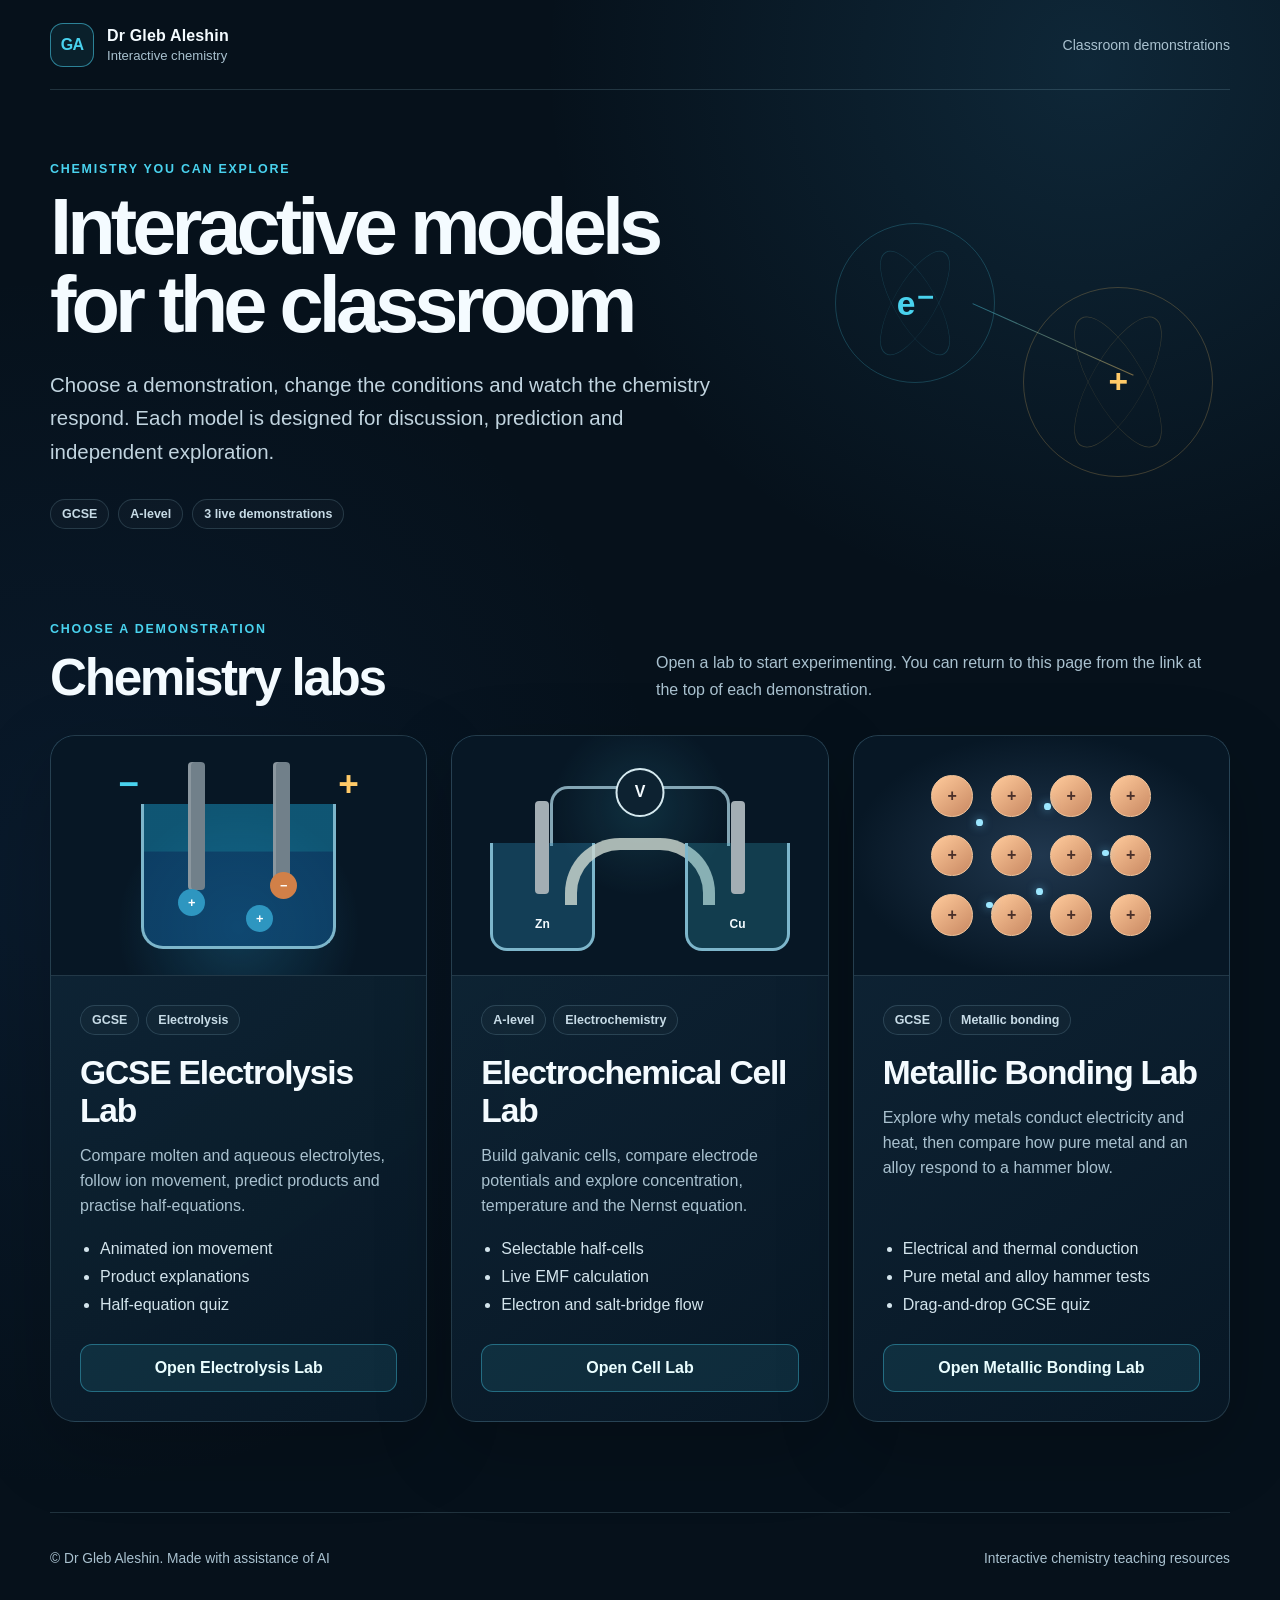
==== commit 790622a8: "Publish the Metallic Bonding Lab and update site credits" ====
--- a/index.html
+++ b/index.html
@@ -6,7 +6,7 @@
   <meta name="theme-color" content="#07131f">
   <meta name="description" content="Interactive chemistry teaching demonstrations by Dr Gleb Aleshin.">
   <title>Dr Gleb Aleshin · Interactive Chemistry</title>
-  <link rel="stylesheet" href="styles.css">
+  <link rel="stylesheet" href="styles.css?v=2">
 </head>
 <body>
   <header class="site-header">
@@ -24,7 +24,7 @@
         <h1 id="page-title">Interactive models for the classroom</h1>
         <p class="intro">Choose a demonstration, change the conditions and watch the chemistry respond. Each model is designed for discussion, prediction and independent exploration.</p>
         <div class="level-key" aria-label="Available curriculum levels">
-          <span>GCSE</span><span>A-level</span><span>2 live demonstrations</span>
+          <span>GCSE</span><span>A-level</span><span>3 live demonstrations</span>
         </div>
       </div>
       <div class="hero-model" aria-hidden="true">
@@ -71,10 +71,28 @@
             <a class="launch-button" href="electrochemical-cells/">Open Cell Lab</a>
           </div>
         </article>
+
+        <article class="demo-card">
+          <div class="card-visual metallic-visual" aria-hidden="true">
+            <div class="metallic-lattice">
+              <b>+</b><b>+</b><b>+</b><b>+</b>
+              <b>+</b><b>+</b><b>+</b><b>+</b>
+              <b>+</b><b>+</b><b>+</b><b>+</b>
+              <i></i><i></i><i></i><i></i><i></i>
+            </div>
+          </div>
+          <div class="card-body">
+            <div class="card-meta"><span>GCSE</span><span>Metallic bonding</span></div>
+            <h3>Metallic Bonding Lab</h3>
+            <p>Explore why metals conduct electricity and heat, then compare how pure metal and an alloy respond to a hammer blow.</p>
+            <ul><li>Electrical and thermal conduction</li><li>Pure metal and alloy hammer tests</li><li>Drag-and-drop GCSE quiz</li></ul>
+            <a class="launch-button" href="metallic-bonding/">Open Metallic Bonding Lab</a>
+          </div>
+        </article>
       </div>
     </section>
   </main>
 
-  <footer><span>© Dr Gleb Aleshin</span><span>Interactive chemistry teaching resources</span></footer>
+  <footer><span>© Dr Gleb Aleshin. Made with assistance of AI</span><span>Interactive chemistry teaching resources</span></footer>
 </body>
 </html>
--- a/styles.css
+++ b/styles.css
@@ -149,7 +149,26 @@
 .left-cell { left: 10%; } .right-cell { right: 10%; background: rgba(49, 163, 187, .27); }
 .bridge { position: absolute; left: 30%; right: 30%; bottom: 70px; height: 67px; border: 12px solid #ccd8d0; border-bottom: 0; border-radius: 55px 55px 0 0; opacity: .82; }
 
+.metallic-visual { display: grid; place-items: center; background: radial-gradient(ellipse at center, #20374e, #071725 72%); }
+.metallic-lattice { position: relative; display: grid; grid-template-columns: repeat(4, 1fr); gap: clamp(.55rem, 1.4vw, 1.15rem); padding: 1rem; }
+.metallic-lattice b { display: grid; place-items: center; width: clamp(1.75rem, 3.6vw, 2.6rem); aspect-ratio: 1; border: 1px solid #f6c79c; border-radius: 50%; background: linear-gradient(140deg, #ffcb9c, #c88862); color: #4a302a; }
+.metallic-lattice i { position: absolute; width: .42rem; aspect-ratio: 1; border-radius: 50%; background: #9de7ff; box-shadow: 0 0 .6rem #74cfff9c; }
+.metallic-lattice i:nth-of-type(1) { top: 31%; left: 24%; }
+.metallic-lattice i:nth-of-type(2) { top: 23%; left: 51%; }
+.metallic-lattice i:nth-of-type(3) { top: 47%; left: 74%; }
+.metallic-lattice i:nth-of-type(4) { top: 67%; left: 48%; }
+.metallic-lattice i:nth-of-type(5) { top: 74%; left: 28%; }
+
 footer { min-height: 92px; display: flex; align-items: center; justify-content: space-between; gap: 20px; border-top: 1px solid var(--line); color: var(--muted); font-size: .86rem; }
+
+@media (min-width: 1080px) {
+  .demo-grid { grid-template-columns: repeat(3, minmax(0, 1fr)); }
+  .card-body { display: flex; flex-direction: column; }
+  .demo-card { display: flex; flex-direction: column; }
+  .card-visual { flex: 0 0 240px; }
+  .card-body { flex: 1; }
+  .card-body ul { margin-top: auto; }
+}
 
 @media (max-width: 820px) {
   .site-header, main, footer { width: min(100% - 28px, 720px); }
